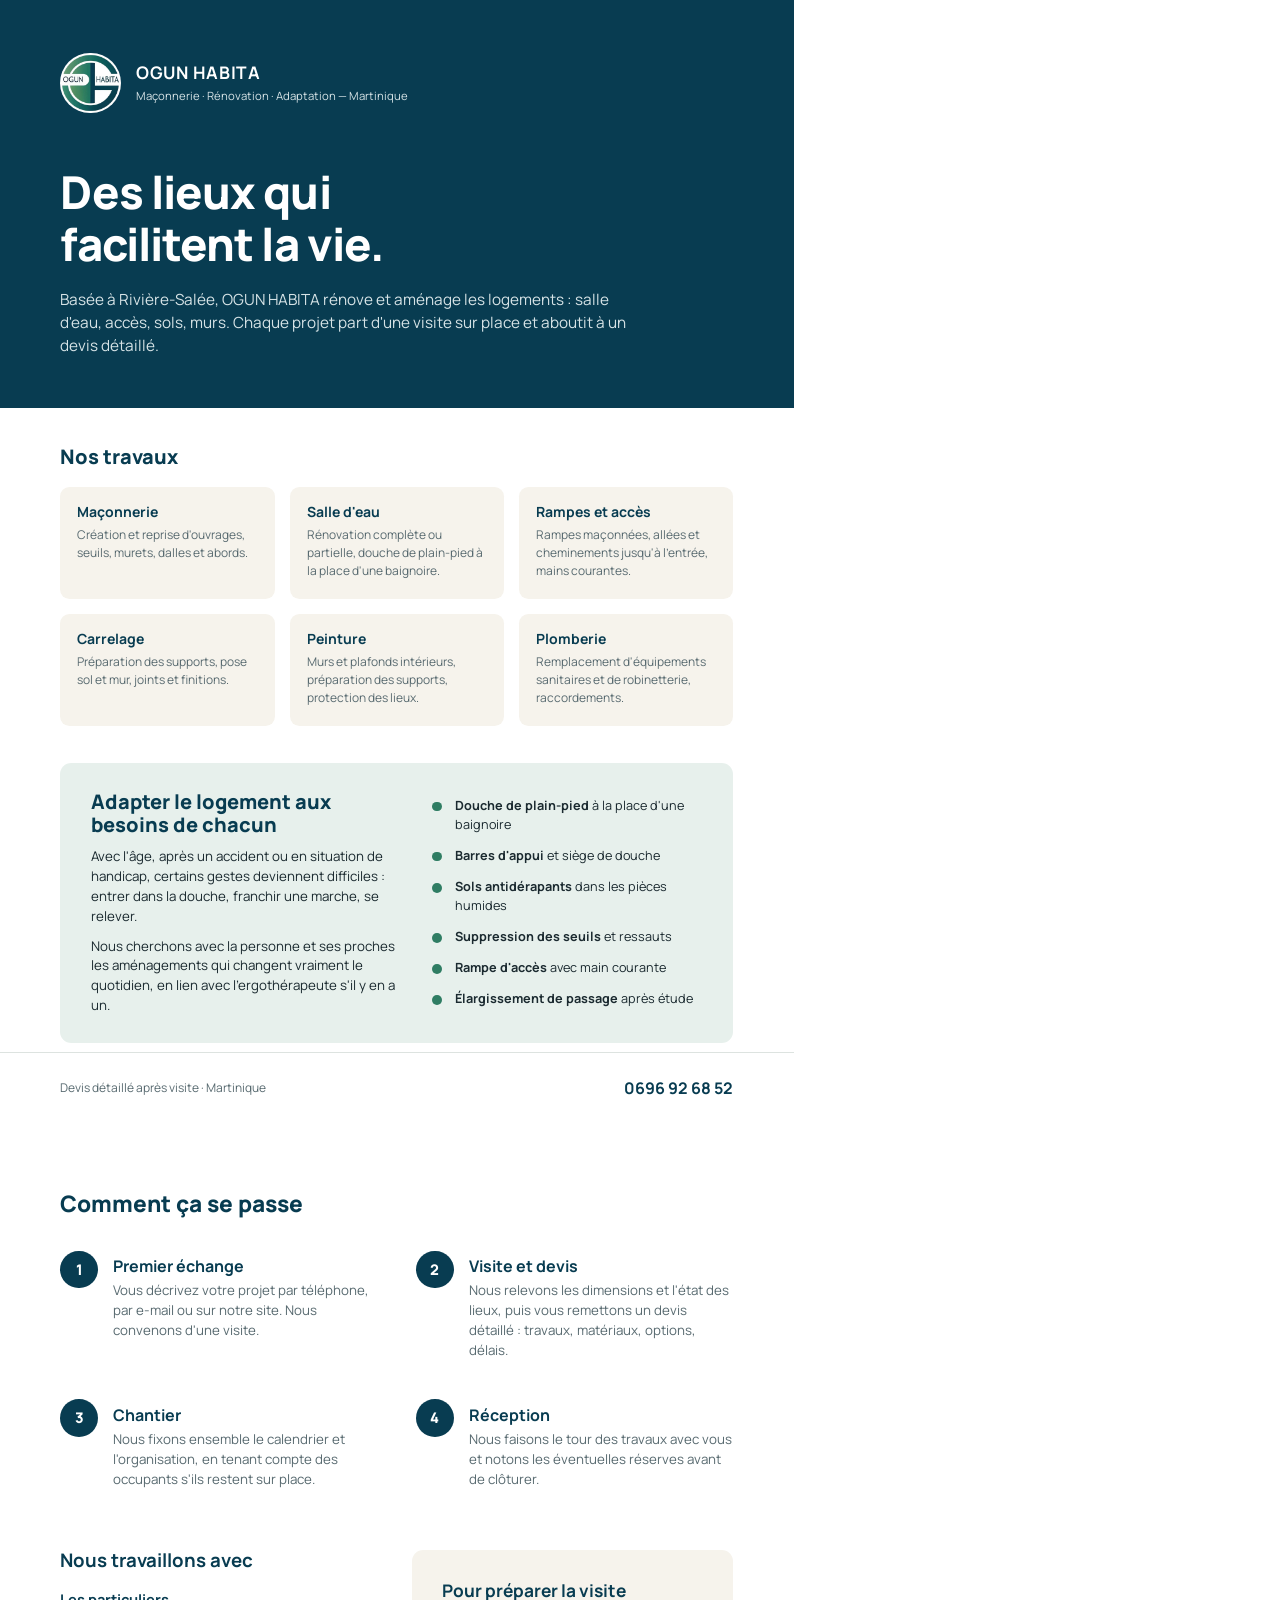
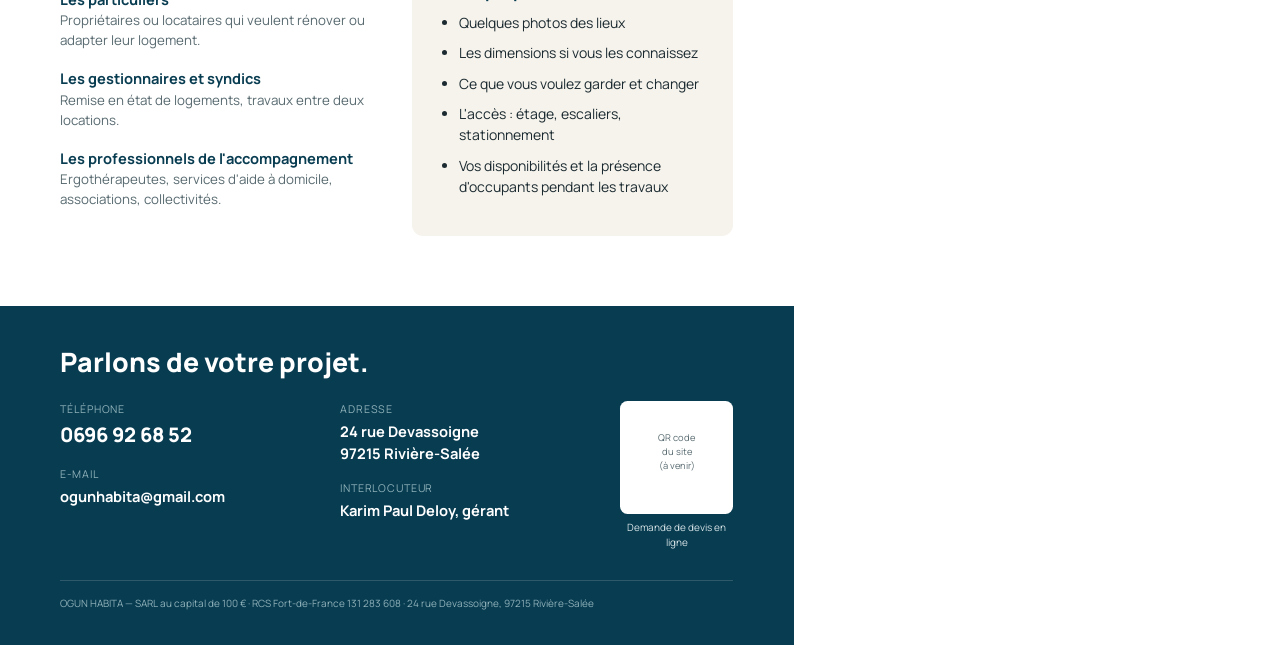
==== brochure/brochure.html @ 9d832f35 "Site vitrine OGUN HABITA et brochure A4 - site/ : page d'accueil, formulaire de devis (Netlify Forms" ====
<!doctype html>
<html lang="fr">
<head>
<meta charset="utf-8">
<title>OGUN HABITA — Présentation</title>
<link href="https://fonts.googleapis.com/css2?family=Manrope:wght@400;500;600;700;800&display=swap" rel="stylesheet">
<style>
  @page { size: A4; margin: 0; }
  :root {
    --navy: #083c51; --navy-deep: #052a39; --green: #2f7d63;
    --green-light: #e7f0ec; --sand: #f6f3ec; --ink: #1b2a30; --muted: #586a70; --line: #dde3e0;
  }
  * { box-sizing: border-box; }
  html, body { margin: 0; }
  body { font-family: "Manrope", sans-serif; color: var(--ink); font-size: 10pt; line-height: 1.5; }
  .page { width: 210mm; height: 297mm; position: relative; overflow: hidden; page-break-after: always; }
  .page:last-child { page-break-after: auto; }
  h1, h2, h3 { color: var(--navy); margin: 0; line-height: 1.15; }
  p { margin: 0; }
  .pad { padding: 0 16mm; }

  /* RECTO */
  .cover { background: var(--navy); color: #d6e3e6; padding: 14mm 16mm 13mm; }
  .brand { display: flex; align-items: center; gap: 4mm; }
  .brand img { width: 16mm; height: 16mm; border-radius: 50%; }
  .brand strong { color: #fff; font-size: 13pt; letter-spacing: .04em; display: block; }
  .brand span { font-size: 8.5pt; }
  .cover h1 { color: #fff; font-size: 34pt; font-weight: 800; letter-spacing: -.02em; margin: 14mm 0 5mm; }
  .cover .lead { font-size: 11.5pt; max-width: 150mm; color: #d6e3e6; }

  .section { margin-top: 10mm; }
  .section h2 { font-size: 15pt; font-weight: 800; margin-bottom: 5mm; }
  .services { display: grid; grid-template-columns: 1fr 1fr 1fr; gap: 4mm; }
  .service { background: var(--sand); border-radius: 2.5mm; padding: 4.5mm 4.5mm 5mm; }
  .service h3 { font-size: 10.5pt; margin-bottom: 1.5mm; }
  .service p { color: var(--muted); font-size: 9pt; }

  .adapt { background: var(--green-light); border-radius: 3mm; padding: 7mm 8mm; display: grid; grid-template-columns: 1.15fr 1fr; gap: 8mm; }
  .adapt h2 { margin-bottom: 3mm; }
  .adapt p + p { margin-top: 2.5mm; }
  .adapt ul { list-style: none; margin: 0; padding: 0; }
  .adapt li { padding: 1.6mm 0 1.6mm 6mm; position: relative; font-size: 9.5pt; }
  .adapt li::before { content: ""; position: absolute; left: 0; top: 3.1mm; width: 2.6mm; height: 2.6mm; border-radius: 50%; background: var(--green); }

  .foot { position: absolute; left: 0; right: 0; bottom: 0; padding: 6mm 16mm; display: flex; justify-content: space-between; align-items: center; border-top: 1px solid var(--line); font-size: 9pt; color: var(--muted); }
  .foot strong { color: var(--navy); font-size: 12pt; }

  /* VERSO */
  .verso-top { padding-top: 18mm; }
  .verso-mid { margin-top: 16mm; }
  .steps { display: grid; grid-template-columns: 1fr 1fr; gap: 10mm 10mm; }
  .step { display: grid; grid-template-columns: 10mm 1fr; gap: 4mm; align-items: start; }
  .num { width: 10mm; height: 10mm; border-radius: 50%; background: var(--navy); color: #fff; font-weight: 800; text-align: center; line-height: 10mm; font-size: 11pt; }
  .step h3 { font-size: 12pt; margin: 1.8mm 0 1.5mm; }
  .step p { color: var(--muted); font-size: 10pt; }

  .two { display: grid; grid-template-columns: 1fr 1fr; gap: 8mm; }
  .who div { margin-bottom: 5mm; }
  .who h3 { font-size: 11pt; margin-bottom: 1mm; }
  .who p { color: var(--muted); font-size: 10pt; }
  .prep { background: var(--sand); border-radius: 3mm; padding: 8mm 8mm; }
  .prep h2 { font-size: 13pt; margin-bottom: 3mm; }
  .prep ul { margin: 0; padding-left: 4.5mm; font-size: 10.5pt; }
  .prep li { margin-bottom: 2.5mm; }

  .contact { position: absolute; left: 0; right: 0; bottom: 0; background: var(--navy); color: #d6e3e6; padding: 11mm 16mm 9mm; }
  .contact h2 { color: #fff; font-size: 20pt; font-weight: 800; margin-bottom: 6mm; }
  .contact-grid { display: grid; grid-template-columns: 1fr 1fr 30mm; gap: 8mm; align-items: start; }
  .contact .label { font-size: 8pt; text-transform: uppercase; letter-spacing: .08em; color: #8fb1b9; margin-bottom: 1mm; }
  .contact .big { color: #fff; font-size: 15pt; font-weight: 800; }
  .contact .med { color: #fff; font-size: 11pt; font-weight: 700; }
  .contact .block + .block { margin-top: 4mm; }
  .qr { width: 30mm; height: 30mm; background: #fff; border-radius: 2mm; text-align: center; color: var(--muted); font-size: 7pt; padding: 8mm 2mm 0; }
  .qr img { width: 100%; height: 100%; }
  .qr-cap { font-size: 7.5pt; text-align: center; margin-top: 1.5mm; }
  .legal { margin-top: 8mm; padding-top: 4mm; border-top: 1px solid rgba(255,255,255,.15); font-size: 7.5pt; color: #8fb1b9; }
</style>
</head>
<body>

<!-- ===== RECTO ===== -->
<section class="page">
  <div class="cover">
    <div class="brand">
      <img src="../site/assets/logo-ogun-habita.jpg" alt="">
      <div><strong>OGUN HABITA</strong><span>Maçonnerie · Rénovation · Adaptation — Martinique</span></div>
    </div>
    <h1>Des lieux qui<br>facilitent la vie.</h1>
    <p class="lead">Basée à Rivière-Salée, OGUN HABITA rénove et aménage les logements&nbsp;: salle d'eau, accès, sols, murs. Chaque projet part d'une visite sur place et aboutit à un devis détaillé.</p>
  </div>

  <div class="pad section">
    <h2>Nos travaux</h2>
    <div class="services">
      <div class="service"><h3>Maçonnerie</h3><p>Création et reprise d'ouvrages, seuils, murets, dalles et abords.</p></div>
      <div class="service"><h3>Salle d'eau</h3><p>Rénovation complète ou partielle, douche de plain-pied à la place d'une baignoire.</p></div>
      <div class="service"><h3>Rampes et accès</h3><p>Rampes maçonnées, allées et cheminements jusqu'à l'entrée, mains courantes.</p></div>
      <div class="service"><h3>Carrelage</h3><p>Préparation des supports, pose sol et mur, joints et finitions.</p></div>
      <div class="service"><h3>Peinture</h3><p>Murs et plafonds intérieurs, préparation des supports, protection des lieux.</p></div>
      <div class="service"><h3>Plomberie</h3><p>Remplacement d'équipements sanitaires et de robinetterie, raccordements.</p></div>
    </div>
  </div>

  <div class="pad section">
    <div class="adapt">
      <div>
        <h2>Adapter le logement aux besoins de chacun</h2>
        <p>Avec l'âge, après un accident ou en situation de handicap, certains gestes deviennent difficiles&nbsp;: entrer dans la douche, franchir une marche, se relever.</p>
        <p>Nous cherchons avec la personne et ses proches les aménagements qui changent vraiment le quotidien, en lien avec l'ergothérapeute s'il y en a un.</p>
      </div>
      <ul>
        <li><strong>Douche de plain-pied</strong> à la place d'une baignoire</li>
        <li><strong>Barres d'appui</strong> et siège de douche</li>
        <li><strong>Sols antidérapants</strong> dans les pièces humides</li>
        <li><strong>Suppression des seuils</strong> et ressauts</li>
        <li><strong>Rampe d'accès</strong> avec main courante</li>
        <li><strong>Élargissement de passage</strong> après étude</li>
      </ul>
    </div>
  </div>

  <div class="foot">
    <span>Devis détaillé après visite · Martinique</span>
    <strong>0696 92 68 52</strong>
  </div>
</section>

<!-- ===== VERSO ===== -->
<section class="page">
  <div class="pad verso-top">
    <h2 style="font-size:17pt;font-weight:800;margin-bottom:9mm">Comment ça se passe</h2>
    <div class="steps">
      <div class="step"><div class="num">1</div><div><h3>Premier échange</h3><p>Vous décrivez votre projet par téléphone, par e-mail ou sur notre site. Nous convenons d'une visite.</p></div></div>
      <div class="step"><div class="num">2</div><div><h3>Visite et devis</h3><p>Nous relevons les dimensions et l'état des lieux, puis vous remettons un devis détaillé&nbsp;: travaux, matériaux, options, délais.</p></div></div>
      <div class="step"><div class="num">3</div><div><h3>Chantier</h3><p>Nous fixons ensemble le calendrier et l'organisation, en tenant compte des occupants s'ils restent sur place.</p></div></div>
      <div class="step"><div class="num">4</div><div><h3>Réception</h3><p>Nous faisons le tour des travaux avec vous et notons les éventuelles réserves avant de clôturer.</p></div></div>
    </div>
  </div>

  <div class="pad verso-mid two">
    <div class="who">
      <h2 style="font-size:14pt;margin-bottom:5mm">Nous travaillons avec</h2>
      <div><h3>Les particuliers</h3><p>Propriétaires ou locataires qui veulent rénover ou adapter leur logement.</p></div>
      <div><h3>Les gestionnaires et syndics</h3><p>Remise en état de logements, travaux entre deux locations.</p></div>
      <div><h3>Les professionnels de l'accompagnement</h3><p>Ergothérapeutes, services d'aide à domicile, associations, collectivités.</p></div>
    </div>
    <div class="prep">
      <h2>Pour préparer la visite</h2>
      <ul>
        <li>Quelques photos des lieux</li>
        <li>Les dimensions si vous les connaissez</li>
        <li>Ce que vous voulez garder et changer</li>
        <li>L'accès&nbsp;: étage, escaliers, stationnement</li>
        <li>Vos disponibilités et la présence d'occupants pendant les travaux</li>
      </ul>
    </div>
  </div>

  <div class="contact">
    <h2>Parlons de votre projet.</h2>
    <div class="contact-grid">
      <div>
        <div class="block"><div class="label">Téléphone</div><div class="big">0696 92 68 52</div></div>
        <div class="block"><div class="label">E-mail</div><div class="med">ogunhabita@gmail.com</div></div>
      </div>
      <div>
        <div class="block"><div class="label">Adresse</div><div class="med">24 rue Devassoigne<br>97215 Rivière-Salée</div></div>
        <div class="block"><div class="label">Interlocuteur</div><div class="med">Karim Paul Deloy, gérant</div></div>
      </div>
      <div>
        <div class="qr"><!--QR-->QR code<br>du site<br>(à venir)</div>
        <div class="qr-cap">Demande de devis en ligne</div>
      </div>
    </div>
    <div class="legal">OGUN HABITA — SARL au capital de 100 € · RCS Fort-de-France 131 283 608 · 24 rue Devassoigne, 97215 Rivière-Salée</div>
  </div>
</section>

</body>
</html>
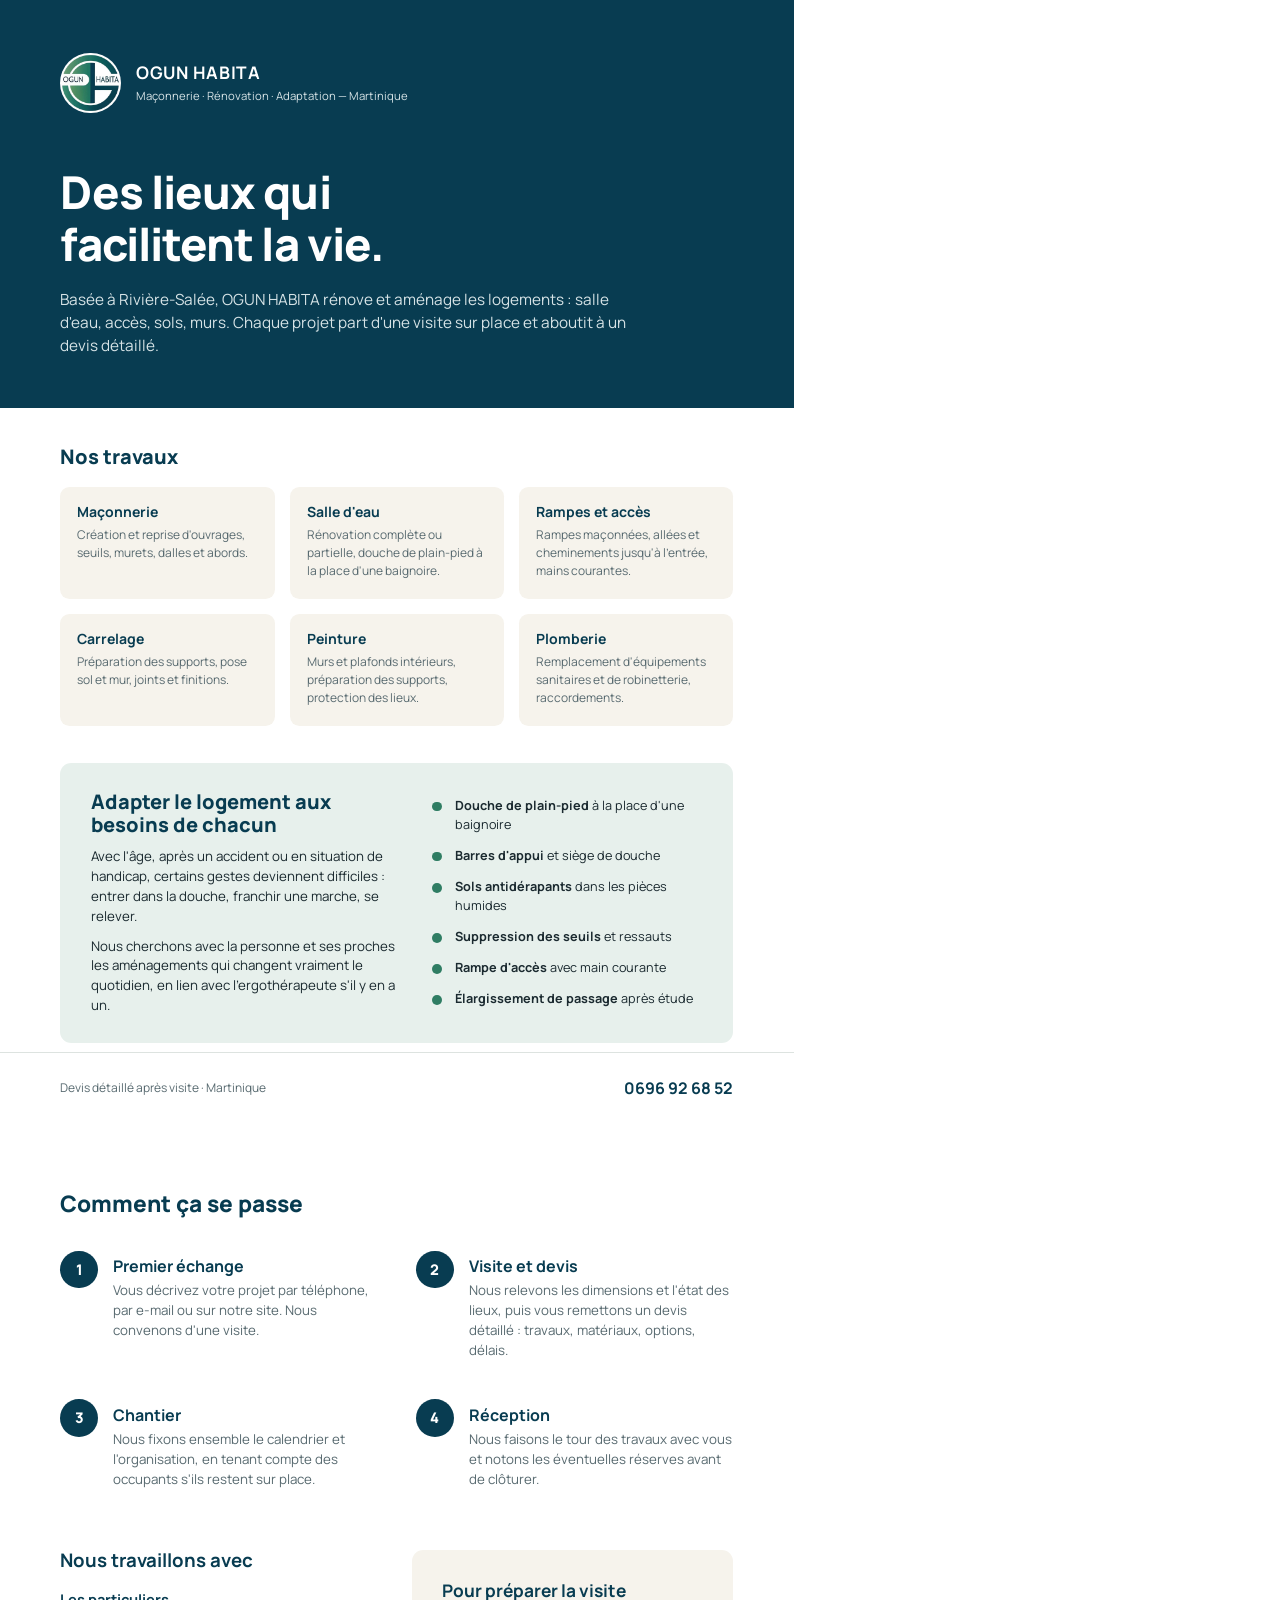
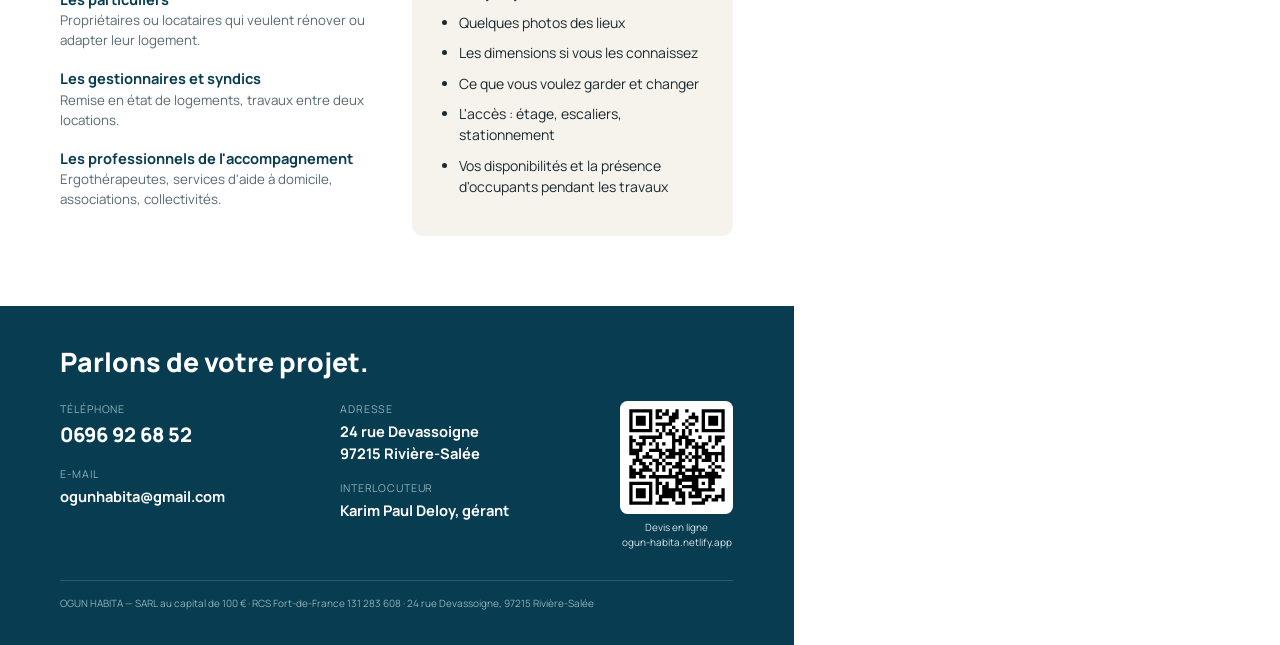
==== commit 8db24f66: "QR code vers le formulaire de devis et hébergeur dans les mentions légales" ====
--- a/brochure/brochure.html
+++ b/brochure/brochure.html
@@ -70,7 +70,7 @@
   .contact .big { color: #fff; font-size: 15pt; font-weight: 800; }
   .contact .med { color: #fff; font-size: 11pt; font-weight: 700; }
   .contact .block + .block { margin-top: 4mm; }
-  .qr { width: 30mm; height: 30mm; background: #fff; border-radius: 2mm; text-align: center; color: var(--muted); font-size: 7pt; padding: 8mm 2mm 0; }
+  .qr { width: 30mm; height: 30mm; background: #fff; border-radius: 2mm; padding: 1.5mm; }
   .qr img { width: 100%; height: 100%; }
   .qr-cap { font-size: 7.5pt; text-align: center; margin-top: 1.5mm; }
   .legal { margin-top: 8mm; padding-top: 4mm; border-top: 1px solid rgba(255,255,255,.15); font-size: 7.5pt; color: #8fb1b9; }
@@ -168,8 +168,8 @@
         <div class="block"><div class="label">Interlocuteur</div><div class="med">Karim Paul Deloy, gérant</div></div>
       </div>
       <div>
-        <div class="qr"><!--QR-->QR code<br>du site<br>(à venir)</div>
-        <div class="qr-cap">Demande de devis en ligne</div>
+        <div class="qr"><img src="qr-devis.svg" alt="QR code vers la demande de devis"></div>
+        <div class="qr-cap">Devis en ligne<br>ogun-habita.netlify.app</div>
       </div>
     </div>
     <div class="legal">OGUN HABITA — SARL au capital de 100 € · RCS Fort-de-France 131 283 608 · 24 rue Devassoigne, 97215 Rivière-Salée</div>
